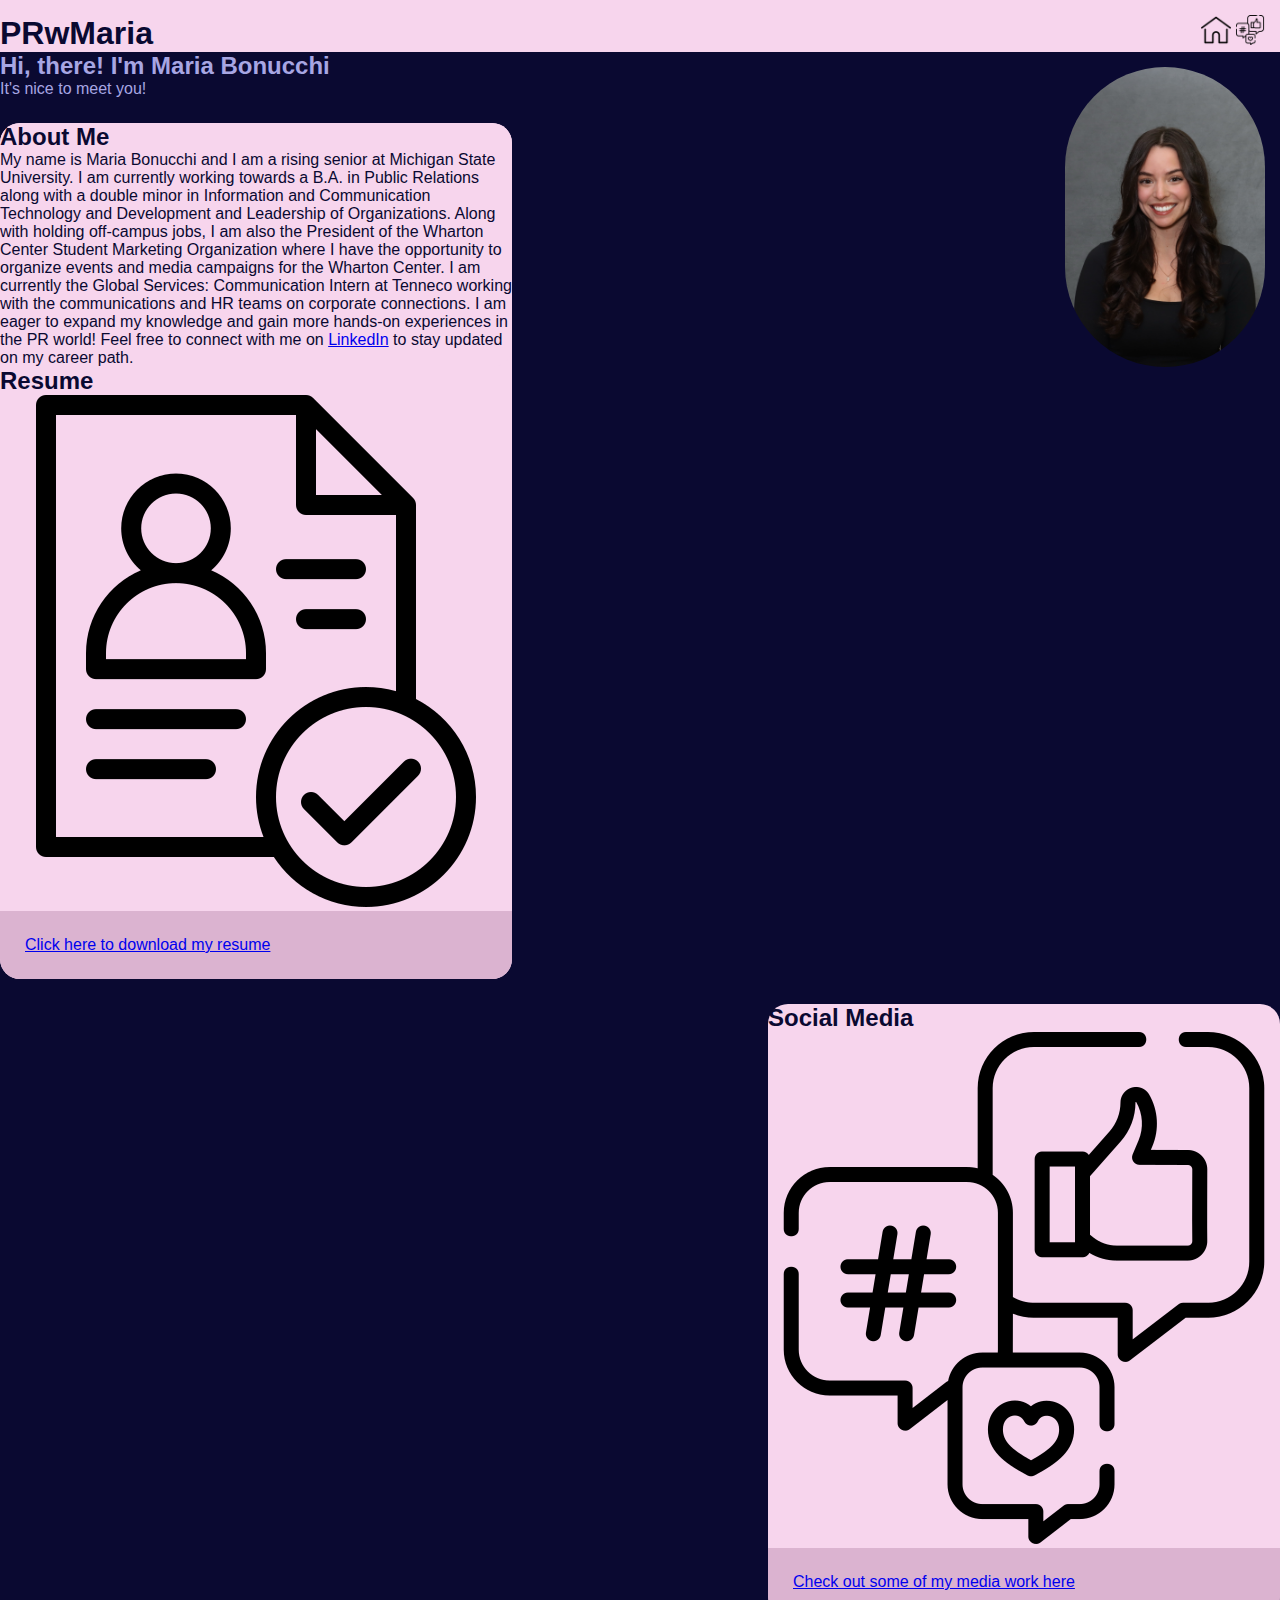
==== index.html @ f00baf28 "adjust style again?" ====
<!DOCTYPE html>
<html lang="en">
<head>
    <meta charset="UTF-8">
    <meta name="viewport" content="width=device-width, initial-scale=1.0">
    <title>Final Project</title>
    <link rel="stylesheet" href="screen.css">
    <style>
        .wrapper{
            top: 50%;
            left: 50%;
            transform: translate(-50%, -50%);
            -ms-transform: translate(-50%, -50%);
            -webkit-transform: translate(-50%, -50%);
            padding: 20px;
            margin-left: auto;
            margin-right: auto;
            vertical-align: middle;
        }
    </style>
</head>
<body>
    <main>
        <h1>PRwMaria</h1>
        <div class="topimg">
        <nav>
            <a href="index.html"><img alt="Home" src="images/home.png"></a> <a href="social.html"><img alt="Social-Media-Icon" src="images/social-media.png"></a>
        </nav>
        </div>
    </main>
    <header>
        <div class="headshot">
            <p><img alt="Maria Bonucchi Headshot" src="images/headshot.JPG"></p>
        </div>
        <div class="intro">
            <section class="greeting">
                <h2>Hi, there! I'm Maria Bonucchi</h2>
                <p>It's nice to meet you!</p>
            </section>
            <section class="bio">
                <h2>About Me</h2>
                <p>My name is Maria Bonucchi and I am a rising senior at Michigan State University. I am currently working towards a B.A. in Public Relations along with a double minor in Information and Communication Technology and Development and Leadership of Organizations. Along with holding off-campus jobs, I am also the President of the Wharton Center Student Marketing Organization where I have the opportunity to organize events and media campaigns for the Wharton Center. I am currently the Global Services: Communication Intern at Tenneco working with the communications and HR teams on corporate connections. I am eager to expand my knowledge and gain more hands-on experiences in the PR world! Feel free to connect with me on <a href="https://www.linkedin.com/in/mariabonucchi/">LinkedIn</a> to stay updated on my career path. </p>
            </section>
            <section class="resume" style="">
                <h2>Resume</h2>
                <p><img alt="Resume" src="images/resume.png">
                    <nav>
                        <a href="resume.pdf">Click here to download my resume</a>
                    </nav>
            </section>
            <section class="social-media">
                <h2>Social Media</h2>
                <p><img alt="Social Media" src="images/social-media.png"></p>
                    <nav>
                        <a href="social.html">Check out some of my media work here</a>
                    </nav>
            </section>
        </div>
    </header>
</body>
</html>
---- screen.css ----
* {
    margin: 0;
    padding: 0;
    box-sizing: border-box;
}

main h1{
    background-color: #F7D5ED;
    color: #0A0931
}

main nav{
    position:absolute; top: 0; right: 0;
    margin-top: 15px;
    margin-right: 15px;
    background-color: #F7D5ED;
    z-index: 1000; /* Ensure it's above other content */
    height: 15px;
}

.topimg img{
    width: 30px;
}

.headshot img{
    width: 200px;
    border-radius: 5000px;
    display: block;
    float: right;
    margin-right: 15px;
    margin-top: 15px;
}

body {
    background: #0A0931;
    font-family: Helvetica, sans-serif;
    border-top: 15px solid #F7D5ED;
    color:#fff;
}

.intro nav {
    background: #0A0931;
    color:#fff;
}

.greeting {
    color: #A7A6E3
}

.bio {
    flex-grow: 1; 
    flex-basis: 0; 
    background: #F7D5ED; 
    border-radius: 20px; 
    margin-top: 25px; 
    color:#0A0931;
    float: left;
    width: 512px;
}

.resume {
    flex-grow: 1; 
    flex-basis: 0; 
    background: #F7D5ED; 
    border-radius: 20px; 
    margin-top: 25px; 
    color:#0A0931;
    padding: 0;
    width: 512px;
}

.intro nav {
    padding: 25px;
    background: #DBB3D0;
    border-bottom-left-radius: 20px;
    border-bottom-right-radius: 20px;
}

.social-media {
    flex-grow: 1; 
    flex-basis: 0; 
    background: #F7D5ED; 
    border-radius: 20px; 
    margin-top: 25px;
    color:#0A0931;
    padding: 0;
    float: right;
}

#wrapper {
    width: 512px;
    margin: auto
}
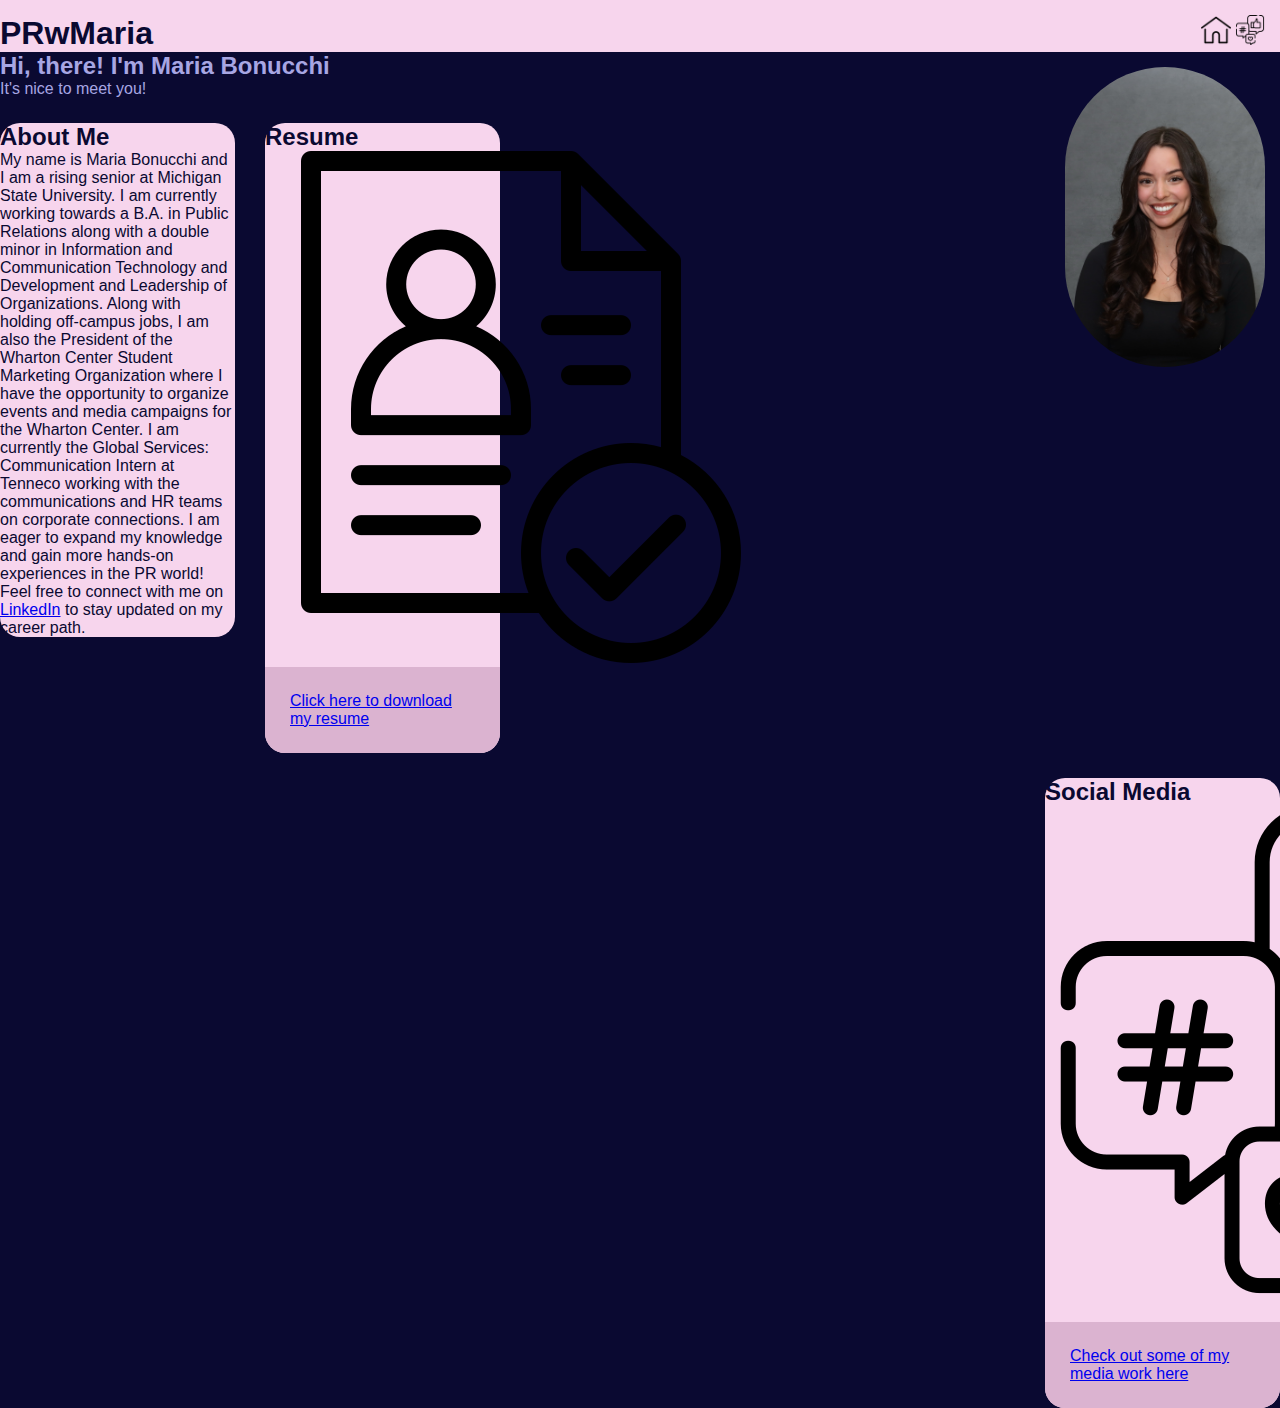
==== commit eaaefcb0: "adjust again?" ====
--- a/index.html
+++ b/index.html
@@ -6,19 +6,6 @@
     <meta name="viewport" content="width=device-width, initial-scale=1.0">
     <title>Final Project</title>
     <link rel="stylesheet" href="screen.css">
-    <style>
-        .wrapper{
-            top: 50%;
-            left: 50%;
-            transform: translate(-50%, -50%);
-            -ms-transform: translate(-50%, -50%);
-            -webkit-transform: translate(-50%, -50%);
-            padding: 20px;
-            margin-left: auto;
-            margin-right: auto;
-            vertical-align: middle;
-        }
-    </style>
 </head>
 <body>
     <main>
--- a/screen.css
+++ b/screen.css
@@ -56,7 +56,7 @@
     margin-top: 25px; 
     color:#0A0931;
     float: left;
-    width: 512px;
+    width: 235px;
 }
 
 .resume {
@@ -67,7 +67,8 @@
     margin-top: 25px; 
     color:#0A0931;
     padding: 0;
-    width: 512px;
+    width: 235px;
+    margin-left: 265px;
 }
 
 .intro nav {
@@ -86,6 +87,7 @@
     color:#0A0931;
     padding: 0;
     float: right;
+    width: 235px;
 }
 
 #wrapper {
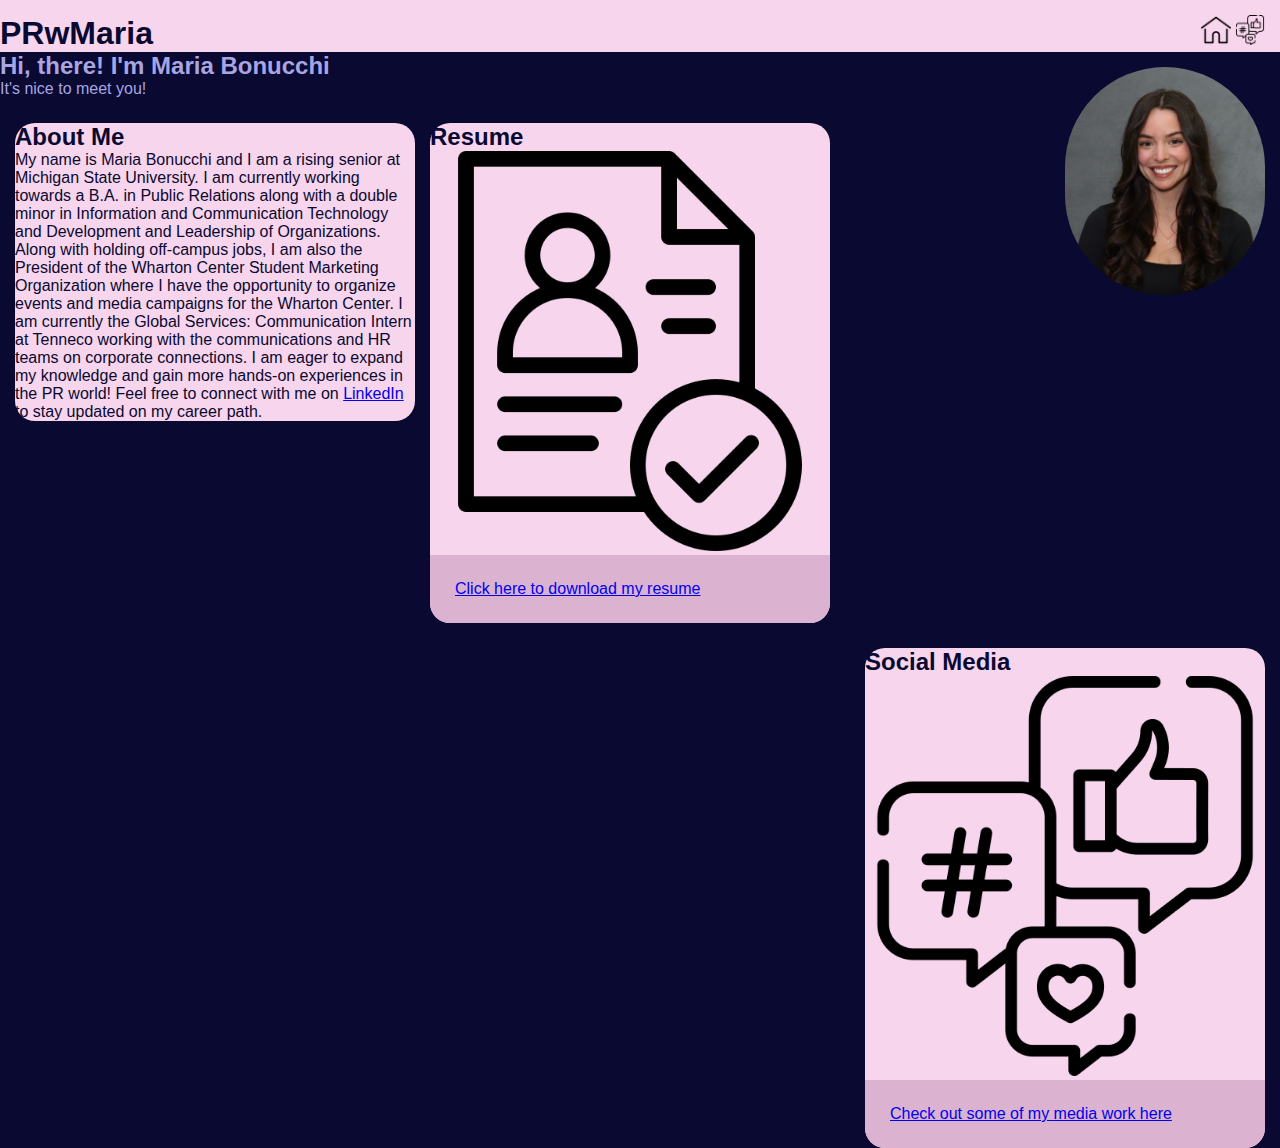
==== commit 1a3be824: "update again" ====
--- a/index.html
+++ b/index.html
@@ -18,7 +18,7 @@
     </main>
     <header>
         <div class="headshot">
-            <p><img alt="Maria Bonucchi Headshot" src="images/headshot.JPG"></p>
+            <p><img alt="Maria Bonucchi Headshot" src="images/new headshot.jpg"></p>
         </div>
         <div class="intro">
             <section class="greeting">
@@ -29,7 +29,7 @@
                 <h2>About Me</h2>
                 <p>My name is Maria Bonucchi and I am a rising senior at Michigan State University. I am currently working towards a B.A. in Public Relations along with a double minor in Information and Communication Technology and Development and Leadership of Organizations. Along with holding off-campus jobs, I am also the President of the Wharton Center Student Marketing Organization where I have the opportunity to organize events and media campaigns for the Wharton Center. I am currently the Global Services: Communication Intern at Tenneco working with the communications and HR teams on corporate connections. I am eager to expand my knowledge and gain more hands-on experiences in the PR world! Feel free to connect with me on <a href="https://www.linkedin.com/in/mariabonucchi/">LinkedIn</a> to stay updated on my career path. </p>
             </section>
-            <section class="resume" style="">
+            <section class="resume">
                 <h2>Resume</h2>
                 <p><img alt="Resume" src="images/resume.png">
                     <nav>
--- a/screen.css
+++ b/screen.css
@@ -36,16 +36,22 @@
     background: #0A0931;
     font-family: Helvetica, sans-serif;
     border-top: 15px solid #F7D5ED;
-    color:#fff;
+    color:#0A0931;
 }
 
 .intro nav {
     background: #0A0931;
-    color:#fff;
+    color:#0A0931;
 }
 
 .greeting {
-    color: #A7A6E3
+    color: #A7A6E3;
+    margin-left: 15px
+    padding: 30px;
+}
+
+.intro img{
+    width: 100%
 }
 
 .bio {
@@ -54,9 +60,10 @@
     background: #F7D5ED; 
     border-radius: 20px; 
     margin-top: 25px; 
+    margin-left: 15px;
     color:#0A0931;
     float: left;
-    width: 235px;
+    width: 400px;
 }
 
 .resume {
@@ -67,8 +74,8 @@
     margin-top: 25px; 
     color:#0A0931;
     padding: 0;
-    width: 235px;
-    margin-left: 265px;
+    width: 400px;
+    margin-left: 430px;
 }
 
 .intro nav {
@@ -84,13 +91,14 @@
     background: #F7D5ED; 
     border-radius: 20px; 
     margin-top: 25px;
+    margin-right: 15px;
     color:#0A0931;
     padding: 0;
     float: right;
-    width: 235px;
+    width: 400px;
 }
 
 #wrapper {
-    width: 512px;
+    width: 580px;
     margin: auto
 }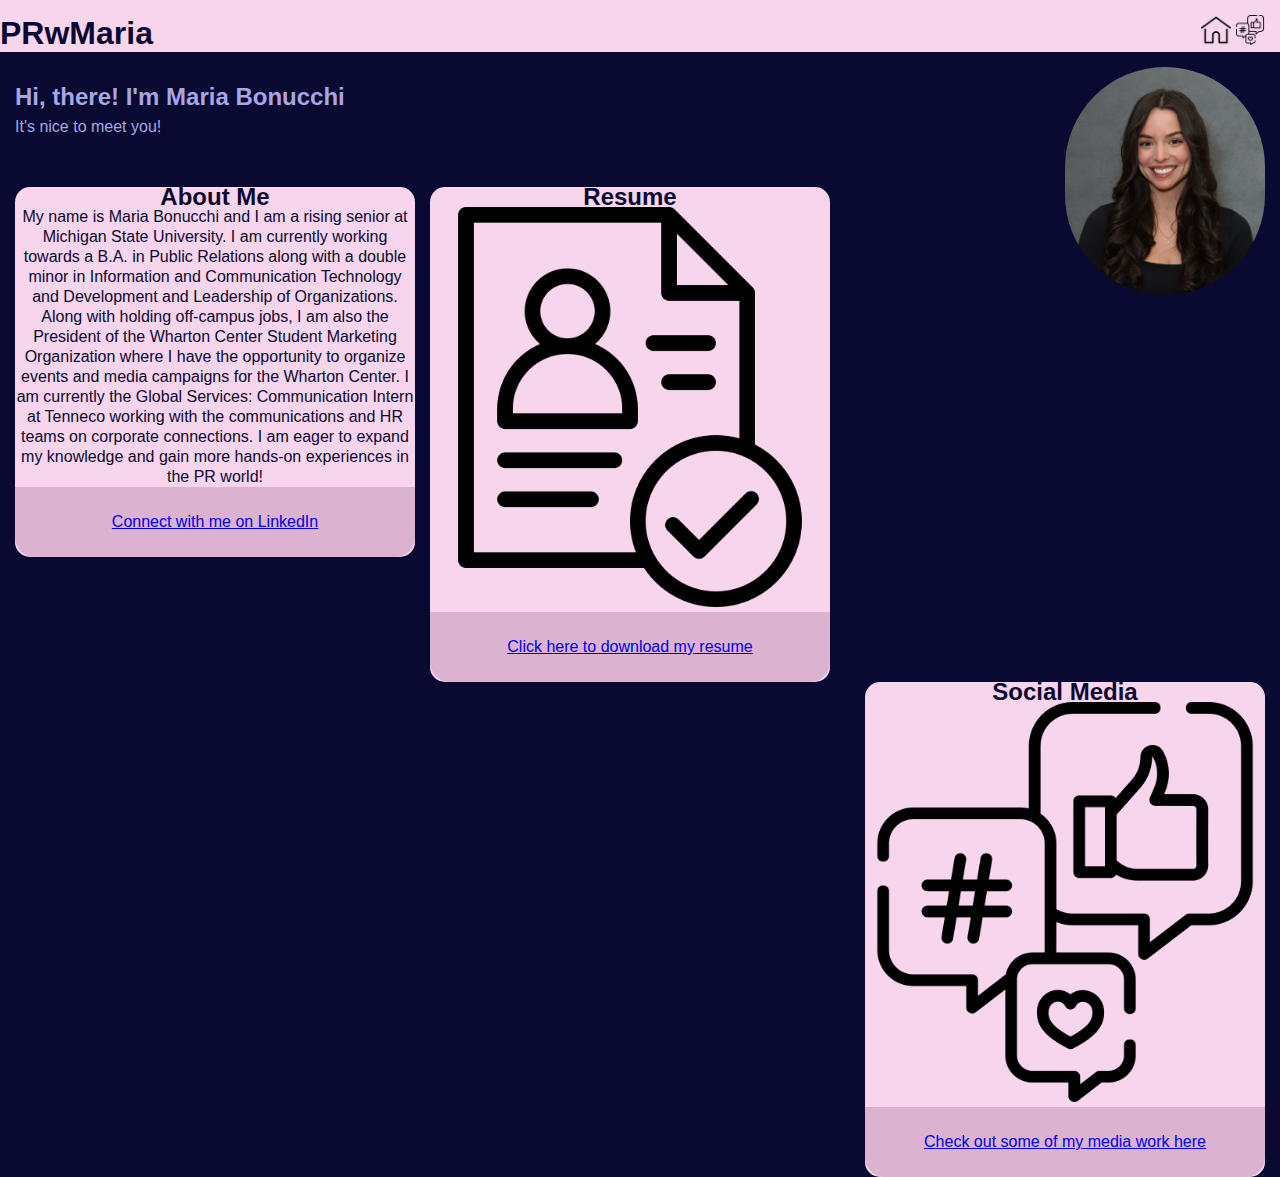
==== commit e3050f91: "text-align center" ====
--- a/index.html
+++ b/index.html
@@ -27,7 +27,10 @@
             </section>
             <section class="bio">
                 <h2>About Me</h2>
-                <p>My name is Maria Bonucchi and I am a rising senior at Michigan State University. I am currently working towards a B.A. in Public Relations along with a double minor in Information and Communication Technology and Development and Leadership of Organizations. Along with holding off-campus jobs, I am also the President of the Wharton Center Student Marketing Organization where I have the opportunity to organize events and media campaigns for the Wharton Center. I am currently the Global Services: Communication Intern at Tenneco working with the communications and HR teams on corporate connections. I am eager to expand my knowledge and gain more hands-on experiences in the PR world! Feel free to connect with me on <a href="https://www.linkedin.com/in/mariabonucchi/">LinkedIn</a> to stay updated on my career path. </p>
+                <p>My name is Maria Bonucchi and I am a rising senior at Michigan State University. I am currently working towards a B.A. in Public Relations along with a double minor in Information and Communication Technology and Development and Leadership of Organizations. Along with holding off-campus jobs, I am also the President of the Wharton Center Student Marketing Organization where I have the opportunity to organize events and media campaigns for the Wharton Center. I am currently the Global Services: Communication Intern at Tenneco working with the communications and HR teams on corporate connections. I am eager to expand my knowledge and gain more hands-on experiences in the PR world!</p>
+                <nav>
+                    <a href="https://www.linkedin.com/in/mariabonucchi/">Connect with me on LinkedIn</a>
+                </nav>
             </section>
             <section class="resume">
                 <h2>Resume</h2>
--- a/screen.css
+++ b/screen.css
@@ -25,7 +25,7 @@
 
 .headshot img{
     width: 200px;
-    border-radius: 5000px;
+    border-radius: 10000px;
     display: block;
     float: right;
     margin-right: 15px;
@@ -46,8 +46,10 @@
 
 .greeting {
     color: #A7A6E3;
-    margin-left: 15px
-    padding: 30px;
+    margin-left: 15px;
+    padding-top: 30px;
+    padding-bottom: 20px;
+    line-height: 30px;
 }
 
 .intro img{
@@ -58,24 +60,28 @@
     flex-grow: 1; 
     flex-basis: 0; 
     background: #F7D5ED; 
-    border-radius: 20px; 
+    border-radius: 15px; 
     margin-top: 25px; 
     margin-left: 15px;
     color:#0A0931;
     float: left;
     width: 400px;
+    line-height: 20px;
+    text-align: center;
 }
 
 .resume {
     flex-grow: 1; 
     flex-basis: 0; 
     background: #F7D5ED; 
-    border-radius: 20px; 
+    border-radius: 15px; 
     margin-top: 25px; 
     color:#0A0931;
     padding: 0;
     width: 400px;
     margin-left: 430px;
+    line-height: 20px;
+    text-align: center;
 }
 
 .intro nav {
@@ -83,19 +89,22 @@
     background: #DBB3D0;
     border-bottom-left-radius: 20px;
     border-bottom-right-radius: 20px;
+    text-align: center;
 }
 
 .social-media {
     flex-grow: 1; 
     flex-basis: 0; 
     background: #F7D5ED; 
-    border-radius: 20px; 
-    margin-top: 25px;
+    border-radius: 15px; 
+    margin-top: auto;
     margin-right: 15px;
     color:#0A0931;
     padding: 0;
     float: right;
     width: 400px;
+    line-height: 20px;
+    text-align: center;
 }
 
 #wrapper {
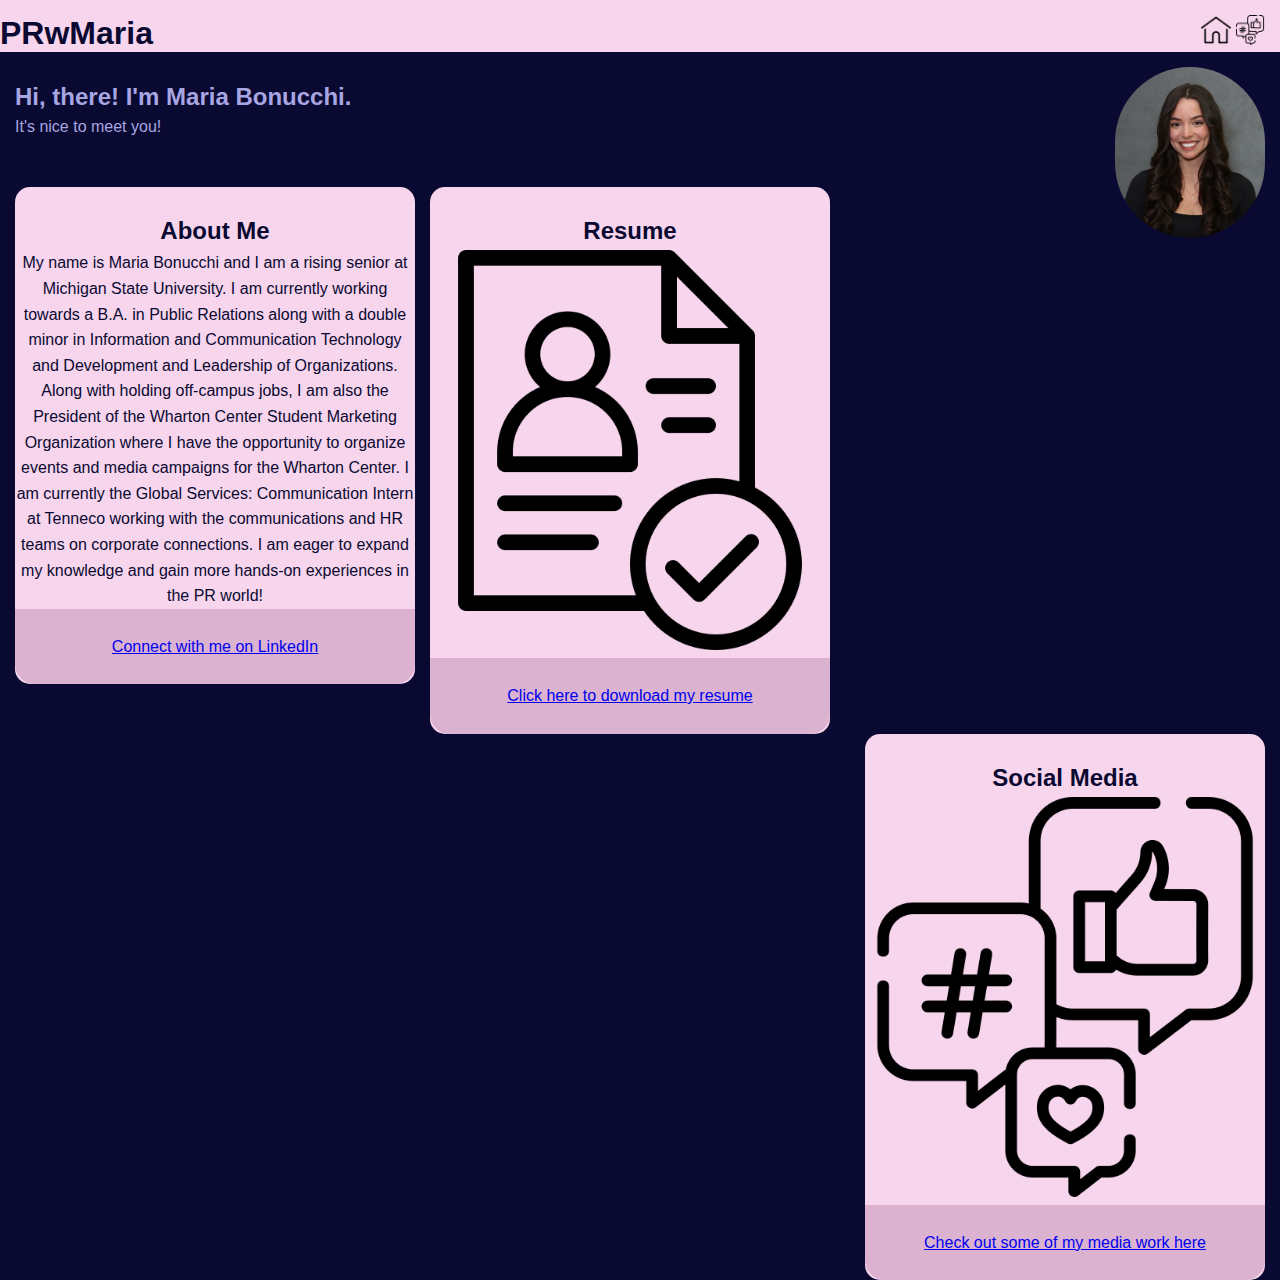
==== commit 9fcdb520: "adjust again" ====
--- a/index.html
+++ b/index.html
@@ -22,7 +22,7 @@
         </div>
         <div class="intro">
             <section class="greeting">
-                <h2>Hi, there! I'm Maria Bonucchi</h2>
+                <h2>Hi, there! I'm Maria Bonucchi.</h2>
                 <p>It's nice to meet you!</p>
             </section>
             <section class="bio">
--- a/screen.css
+++ b/screen.css
@@ -24,7 +24,7 @@
 }
 
 .headshot img{
-    width: 200px;
+    width: 150px;
     border-radius: 10000px;
     display: block;
     float: right;
@@ -63,10 +63,11 @@
     border-radius: 15px; 
     margin-top: 25px; 
     margin-left: 15px;
+    padding-top: 25px;
     color:#0A0931;
     float: left;
     width: 400px;
-    line-height: 20px;
+    line-height: 1.6;
     text-align: center;
 }
 
@@ -76,11 +77,11 @@
     background: #F7D5ED; 
     border-radius: 15px; 
     margin-top: 25px; 
+    padding-top: 25px;
     color:#0A0931;
-    padding: 0;
     width: 400px;
     margin-left: 430px;
-    line-height: 20px;
+    line-height: 1.6;
     text-align: center;
 }
 
@@ -99,12 +100,12 @@
     border-radius: 15px; 
     margin-top: auto;
     margin-right: 15px;
+    padding-top: 25px;
     color:#0A0931;
-    padding: 0;
+    width: 400px;
+    line-height: 1.6;
+    text-align: center;
     float: right;
-    width: 400px;
-    line-height: 20px;
-    text-align: center;
 }
 
 #wrapper {
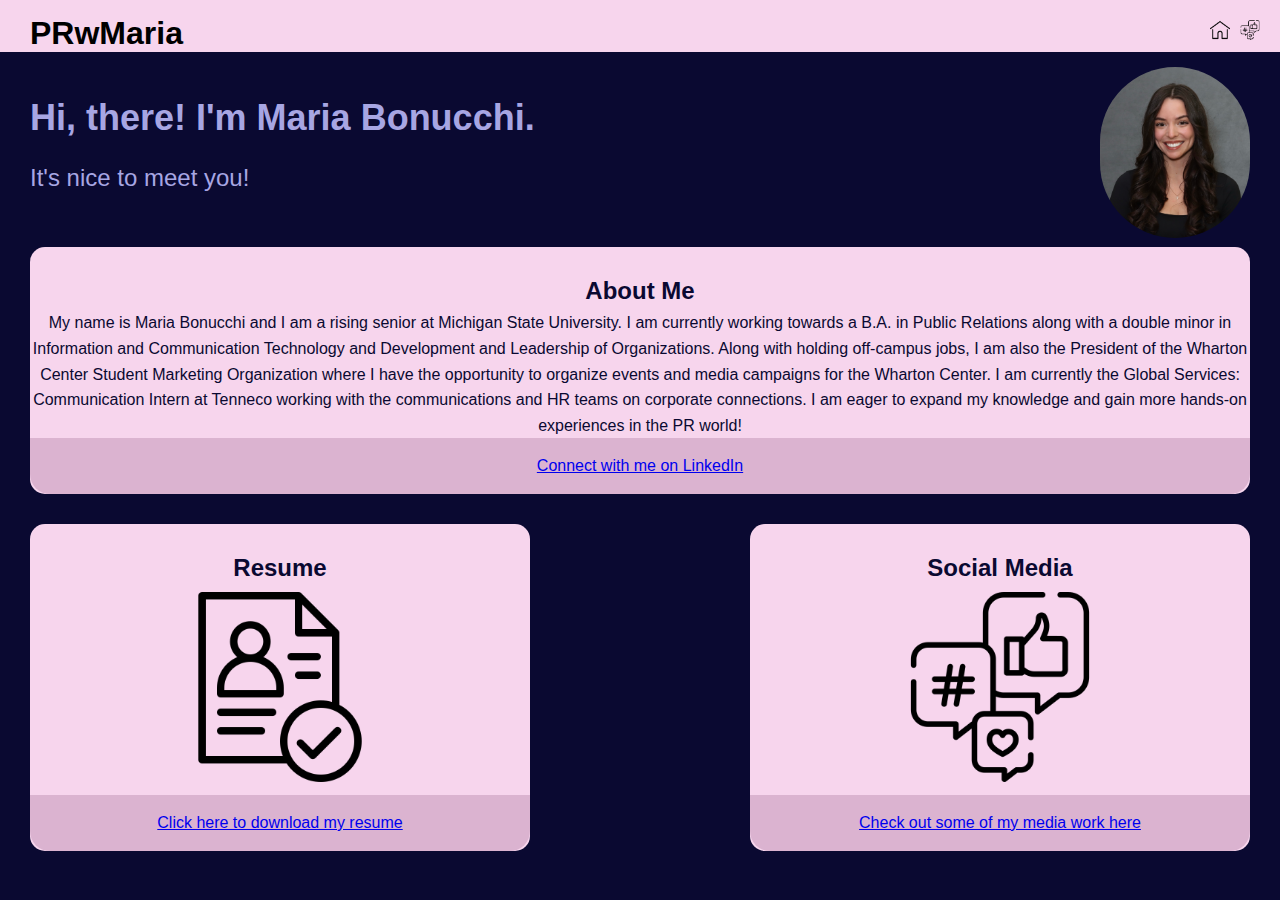
==== commit c217f880: "validator edits" ====
--- a/index.html
+++ b/index.html
@@ -12,7 +12,7 @@
         <h1>PRwMaria</h1>
         <div class="topimg">
         <nav>
-            <a href="index.html"><img alt="Home" src="images/home.png"></a> <a href="social.html"><img alt="Social-Media-Icon" src="images/social-media.png"></a>
+            <a href="index.html"><img alt="Home" src="images/home.png"></a><a href="social.html"><img alt="Social-Media-Icon" src="images/social-media.png"></a>
         </nav>
         </div>
     </main>
--- a/screen.css
+++ b/screen.css
@@ -7,7 +7,8 @@
 
 main h1{
     background-color: #F7D5ED;
-    color: #0A0931
+    padding-left: 30px;
+    font-size: xx-large;
 }
 
 main nav{
@@ -21,14 +22,15 @@
 
 .topimg img{
     width: 30px;
+    padding: 5px;
 }
 
 .headshot img{
     width: 150px;
-    border-radius: 10000px;
+    border-radius: 100000px;
     display: block;
     float: right;
-    margin-right: 15px;
+    margin-right: 30px;
     margin-top: 15px;
 }
 
@@ -36,24 +38,31 @@
     background: #0A0931;
     font-family: Helvetica, sans-serif;
     border-top: 15px solid #F7D5ED;
-    color:#0A0931;
 }
 
 .intro nav {
     background: #0A0931;
     color:#0A0931;
+    padding: 15px;
+    background: #DBB3D0;
+    border-bottom-left-radius: 20px;
+    border-bottom-right-radius: 20px;
+    text-align: center;
 }
 
 .greeting {
     color: #A7A6E3;
-    margin-left: 15px;
+    margin-left: 30px;
     padding-top: 30px;
-    padding-bottom: 20px;
-    line-height: 30px;
+    padding-bottom: 30px;
+    line-height: 2;
+    font-size: x-large;
 }
 
 .intro img{
-    width: 100%
+    width: 200px;
+    padding: 5px;
+    object-position: center;
 }
 
 .bio {
@@ -61,54 +70,253 @@
     flex-basis: 0; 
     background: #F7D5ED; 
     border-radius: 15px; 
-    margin-top: 25px; 
-    margin-left: 15px;
-    padding-top: 25px;
-    color:#0A0931;
-    float: left;
+    object-position: center;
+    margin-top: 15px; 
+    margin-left: 30px;
+    margin-right: 30px;
+    padding-top: 25px;
+    color:#0A0931;
+    line-height: 1.6;
+    text-align: center;
+}
+
+.resume {
+    flex-grow: 1; 
+    flex-basis: 0; 
+    background: #F7D5ED; 
+    border-radius: 15px; 
+    margin-top: 30px; 
+    margin-left: 30px;
+    padding-top: 25px;
+    color:#0A0931;
+    width: 500px;
+    float: left;
+    line-height: 1.6;
+    text-align: center;
+}
+
+.social-media {
+    flex-grow: 1; 
+    flex-basis: 0; 
+    background: #F7D5ED; 
+    border-radius: 15px; 
+    margin-top: 30px;
+    margin-right: 30px;
+    padding-top: 25px;
+    color:#0A0931;
+    width: 500px;
+    float: right;
+    line-height: 1.6;
+    text-align: center;
+}
+
+
+
+* social page *
+
+
+#sm{
+    padding-top: 30px;
+    padding-bottom: 30px;
+    font-size: x-large;
+    text-align: center;
+    color: #A7A6E3;
+}
+
+.socials img{
+    width: 200px;
+    padding: 5px;
+    object-position: center;
+}
+
+.Insta h2 {
+    background: #0A0931;
+    color:#0A0931;
+    padding: 15px;
+    background: #DBB3D0;
+    border-top-left-radius: 20px;
+    border-top-right-radius: 20px;
+    text-align: center;
+}
+
+.Insta {
+    flex-grow: 1; 
+    flex-basis: 0; 
+    background: #F7D5ED; 
+    border-radius: 15px; 
+    margin-top: 30px; 
+    margin-left: 30px;
+    color:#0A0931;
     width: 400px;
-    line-height: 1.6;
-    text-align: center;
-}
-
-.resume {
-    flex-grow: 1; 
-    flex-basis: 0; 
-    background: #F7D5ED; 
-    border-radius: 15px; 
-    margin-top: 25px; 
-    padding-top: 25px;
+    float: left;
+    line-height: 1.6;
+    text-align: center;
+}
+
+.FB {
+    flex-grow: 1; 
+    flex-basis: 0; 
+    background: #F7D5ED; 
+    border-radius: 15px; 
+    margin-top: 30px; 
+    margin-left: 30px;
     color:#0A0931;
     width: 400px;
-    margin-left: 430px;
-    line-height: 1.6;
-    text-align: center;
-}
-
-.intro nav {
-    padding: 25px;
-    background: #DBB3D0;
-    border-bottom-left-radius: 20px;
-    border-bottom-right-radius: 20px;
-    text-align: center;
-}
-
-.social-media {
-    flex-grow: 1; 
-    flex-basis: 0; 
-    background: #F7D5ED; 
-    border-radius: 15px; 
-    margin-top: auto;
-    margin-right: 15px;
-    padding-top: 25px;
+    float: left;
+    line-height: 1.6;
+    text-align: center;
+}
+
+.FB h2 {
+    background: #0A0931;
+    color:#0A0931;
+    padding: 15px;
+    background: #DBB3D0;
+    border-top-left-radius: 20px;
+    border-top-right-radius: 20px;
+    text-align: center;
+}
+
+.TT {
+    flex-grow: 1; 
+    flex-basis: 0; 
+    background: #F7D5ED; 
+    border-radius: 15px; 
+    margin-top: 30px; 
+    margin-left: 30px;
     color:#0A0931;
     width: 400px;
-    line-height: 1.6;
-    text-align: center;
-    float: right;
-}
-
-#wrapper {
-    width: 580px;
-    margin: auto
-}+    float: left;
+    line-height: 1.6;
+    text-align: center;
+}
+
+.TT h2 {
+    background: #0A0931;
+    color:#0A0931;
+    padding: 15px;
+    background: #DBB3D0;
+    border-top-left-radius: 20px;
+    border-top-right-radius: 20px;
+    text-align: center;
+}
+
+
+
+* insta page *
+
+.insta img {
+    width: 150px;
+    border-radius: 100000px;
+    display: block;
+    float: left;
+    margin-left: 30px;
+    margin-top: 15px;
+}
+
+#WCSMO {
+    background: #0A0931;
+    color:#0A0931;
+    padding: 30px;
+    margin-bottom: 15px;
+    margin-top: 30px;
+    background: #DBB3D0;
+    border-radius: 20px;
+    text-align: center;
+}
+
+#Tenneco {
+    background: #0A0931;
+    color:#0A0931;
+    padding: 30px;
+    background: #DBB3D0;
+    border-radius: 20px;
+    text-align: center;
+    margin-bottom: 15px;
+}
+
+#MSU-CAS {
+    background: #0A0931;
+    color:#0A0931;
+    padding: 30px;
+    background: #DBB3D0;
+    border-radius: 20px;
+    text-align: center;
+}
+
+.project-types img {
+    width: 400px;
+    padding: 5px;
+    object-position: center;
+}
+
+.WCSMO-Posts {
+    flex-grow: 1; 
+    flex-basis: 0; 
+    background: #F7D5ED; 
+    border-radius: 15px; 
+    object-position: center;
+    margin-top: 15px; 
+    margin-left: 30px;
+    margin-right: 30px;
+    margin-bottom: 15px;
+    padding-top: 25px;
+    color: #0A0931;
+    line-height: 1.6;
+    text-align: left;
+    font-size: medium;
+}
+
+.logo-1 img{
+    width: 150px;
+}
+
+#Tenneco div {
+    flex-grow: 1; 
+    flex-basis: 0; 
+    background: #F7D5ED; 
+    border-radius: 15px; 
+    object-position: center;
+    margin-top: 15px; 
+    margin-left: 30px;
+    margin-right: 30px;
+    padding-top: 25px;
+    color: #0A0931;
+    line-height: 1.6;
+    text-align: left;
+    font-size: medium;
+}
+
+.logo-2 img{
+    width: 150px;
+    float: left;
+}
+
+#MSU-CAS div {
+    flex-grow: 1; 
+    flex-basis: 0; 
+    background: #F7D5ED; 
+    border-radius: 15px; 
+    object-position: center;
+    margin-top: 15px; 
+    margin-left: 30px;
+    margin-right: 30px;
+    margin-bottom: 30px;
+    padding-top: 25px;
+    color:#0A0931;
+    line-height: 1.6;
+    text-align: left;
+    font-size: medium;
+}
+
+.logo-3 img{
+    width: 150px;
+    float: left;
+}
+
+.comments {
+    color:#0A0931;
+    padding: 15px;
+    background: #DBB3D0;
+    text-align: left;
+}
